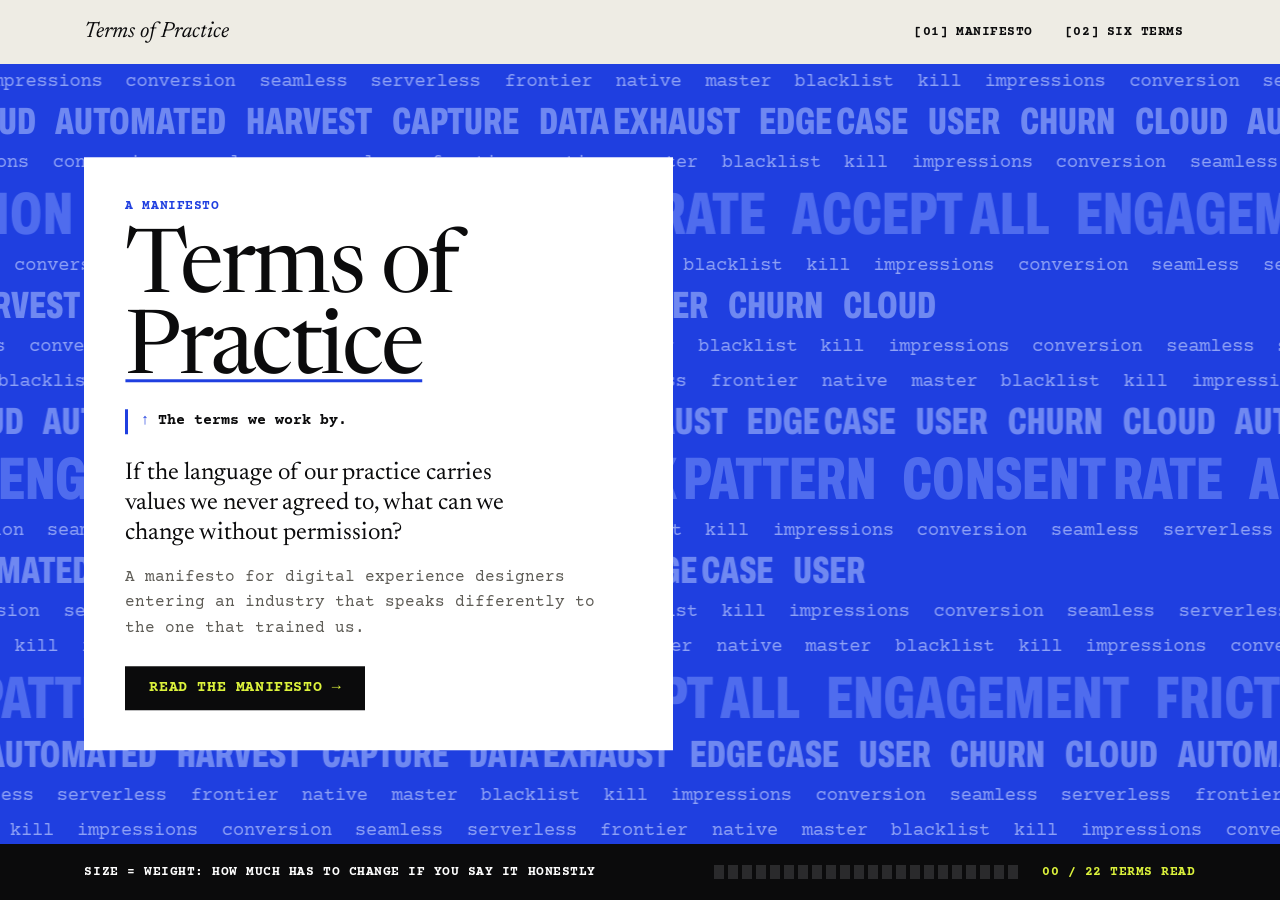
==== index.html @ 78e2cc0f "Build Terms of Practice static site Two-page manifesto site in HTML, CSS and vanilla JS for GitHub P" ====
<!doctype html>
<html lang="en-AU">
<head>
  <meta charset="utf-8">
  <meta name="viewport" content="width=device-width, initial-scale=1, viewport-fit=cover">
  <title>Terms of Practice</title>
  <meta name="description" content="A manifesto for digital experience designers entering an industry that speaks differently to the one that trained us.">
  <meta name="theme-color" content="#1F3FE0">
  <meta property="og:title" content="Terms of Practice">
  <meta property="og:description" content="A manifesto for digital experience designers entering an industry that speaks differently to the one that trained us.">
  <link rel="icon" href="data:image/svg+xml,%3Csvg xmlns='http://www.w3.org/2000/svg' viewBox='0 0 32 32'%3E%3Crect width='32' height='32' fill='%231F3FE0'/%3E%3Crect x='6' y='15' width='20' height='3' fill='%23DCF23C'/%3E%3C/svg%3E">
  <link rel="preconnect" href="https://fonts.googleapis.com">
  <link rel="preconnect" href="https://fonts.gstatic.com" crossorigin>
  <link href="https://fonts.googleapis.com/css2?family=Archivo:wdth,wght@62..125,800&family=Courier+Prime:ital,wght@0,400;0,700;1,400&family=Newsreader:ital,opsz,wght@0,6..72,400..600;1,6..72,400..600&display=swap" rel="stylesheet">
  <link rel="stylesheet" href="css/tokens.css">
  <link rel="stylesheet" href="css/base.css">
  <link rel="stylesheet" href="css/landing.css">
</head>
<body class="landing">
  <a class="skip" href="#sheet">Skip to the introduction</a>

  <header class="lnav">
    <a class="lnav-mark" href="index.html" aria-label="Terms of Practice, home">Terms of Practice</a>
    <nav class="lnav-links" aria-label="Primary">
      <a href="manifesto.html" data-cur="go"><span aria-hidden="true">[01]</span> Manifesto</a>
      <a href="manifesto.html#s04" data-cur="go"><span aria-hidden="true">[02]</span> Six terms</a>
    </nav>
  </header>

  <main class="stage">
    <section class="field on-blue" id="field" aria-labelledby="field-label">
      <h2 class="sr-only" id="field-label">Industry words. Select a word to read what it replaced and why it is here.</h2>
      <div class="rows" id="rows"></div>
    </section>

    <article class="sheet" id="sheet" tabindex="-1" aria-labelledby="title">
      <p class="label sheet-eyebrow">A manifesto</p>
      <h1 class="sheet-title serif" id="title">
        <span class="sr-only">Terms of Practice</span>
        <span class="rt" id="rt" aria-hidden="true">
          <span class="rt-line">Terms of</span>
          <span class="rt-line"><span class="rt-word">Practice</span><span class="rt-caret"></span></span>
          <span class="rt-note sheet-note"><span class="sheet-note-arrow">↑</span> <span class="rt-note-text">The terms we work by.</span></span>
        </span>
      </h1>
      <p class="sheet-q serif">If the language of our practice carries values we never agreed to, what can we change without permission?</p>
      <p class="sheet-deck">A manifesto for digital experience designers entering an industry that speaks differently to the one that trained us.</p>
      <a class="btn btn-ink sheet-cta" href="manifesto.html" data-cur="go">Read the manifesto →</a>
    </article>
  </main>

  <div class="counter on-ink" role="region" aria-label="Terms read">
    <p class="counter-label label">Size = weight: how much has to change if you say it honestly</p>
    <ol class="counter-cells" id="cells" aria-hidden="true"></ol>
    <p class="counter-count label" aria-live="polite"><span id="count">00</span> / <span id="total">22</span> terms read</p>
  </div>

  <div class="wpop" id="wpop" role="dialog" aria-modal="false" aria-labelledby="wpop-term" hidden>
    <div class="wpop-bar">
      <a class="wpop-link" id="wpop-link" href="manifesto.html" data-cur="go"></a>
      <button class="wpop-x" id="wpop-x" type="button" aria-label="Close" data-cur="go">[×]</button>
    </div>
    <div class="wpop-body">
      <p class="label wpop-kind" id="wpop-kind">Industry term</p>
      <p class="wpop-term"><span class="wpop-term-w" id="wpop-term"></span></p>
      <p class="wpop-rep serif"><span class="hl" id="wpop-rep"></span></p>
      <p class="label wpop-h">Why it’s here</p>
      <p class="wpop-why" id="wpop-why"></p>
      <div class="wpop-weight">
        <span class="label">Weight</span>
        <span class="wpop-cells" id="wpop-cells" aria-hidden="true"><i></i><i></i><i></i><i></i><i></i></span>
        <span class="label" id="wpop-wn">5 / 5</span>
      </div>
      <p class="wpop-honest"><span class="label">Said honestly:</span> <span id="wpop-honest"></span></p>
      <p class="wpop-src">Source: <a id="wpop-src" href="#" target="_blank" rel="noopener" data-cur="ext"></a></p>
    </div>
  </div>

  <noscript><p class="noscript">The word field needs JavaScript. <a href="manifesto.html">Read the manifesto</a>.</p></noscript>

  <script src="js/common.js"></script>
  <script src="js/landing.js"></script>
</body>
</html>
---- css/tokens.css ----
/* Terms of Practice — design tokens
   Solid fills only. Never opacity to make a colour. */
:root {
  /* colour */
  --ink: #0B0B0C;          /* text, rules, redaction, closing field */
  --paper: #EEECE4;        /* page ground */
  --sheet: #FFFFFF;        /* raised documents and cards */
  --scan: #D6D2C4;         /* second surface, table rows */
  --graphite: #5E5C56;     /* secondary text, struck terms */
  --signal: #1F3FE0;       /* flags, full-bleed fields, links */
  --signal-field: #8FA2F5; /* unread words, mono rows */
  --signal-mid: #6F88F1;   /* unread words, weight 4 rows */
  --signal-deep: #4F6CEE;  /* unread words, weight 5 rows */
  --ink-2: #2A2A2C;        /* empty counter cells */
  --highlighter: #DCF23C;  /* restored language, hover and active */
  --white: #FFFFFF;

  /* type */
  --serif: "Newsreader", "Iowan Old Style", Georgia, serif;
  --mono: "Courier Prime", "Courier New", Courier, monospace;
  --cond: "Archivo", "Arial Narrow", sans-serif;

  --fs-banner: clamp(96px, 14vw, 220px);
  --fs-display: clamp(56px, 9vw, 144px);
  --fs-title: clamp(64px, 11.4vw, 164px);
  --fs-head: clamp(48px, 6.6vw, 96px);
  --fs-statement: clamp(36px, 5.8vw, 84px);
  --fs-h2: 56px;
  --fs-pull: clamp(34px, 3vw, 44px);
  --fs-body: clamp(19px, 1.45vw, 21px);
  --fs-label: 13px;

  /* layout */
  --margin: clamp(20px, 6.6vw, 96px);
  --gutter: 16px;
  --s1: 4px; --s2: 8px; --s3: 12px; --s4: 16px; --s5: 24px;
  --s6: 32px; --s7: 48px; --s8: 64px; --s9: 96px; --s10: 128px;
  --section-gap: clamp(96px, 9vw, 128px);

  /* motion */
  --strike: 350ms;
  --pop: 180ms;
  --ease: cubic-bezier(.2, .7, .2, 1);

  --header: 84px;
}
---- css/base.css ----
/* Terms of Practice — shared base */
*, *::before, *::after { box-sizing: border-box; }
* { border-radius: 0; }

html {
  -webkit-text-size-adjust: 100%;
  text-size-adjust: 100%;
  scroll-behavior: smooth;
}
@media (prefers-reduced-motion: reduce) { html { scroll-behavior: auto; } }

body {
  margin: 0;
  background: var(--paper);
  color: var(--ink);
  font-family: var(--mono);
  font-size: var(--fs-body);
  line-height: 1.7;
  -webkit-font-smoothing: antialiased;
  text-rendering: optimizeLegibility;
  overflow-x: hidden;
}

h1, h2, h3, h4, p, ul, ol, figure, blockquote { margin: 0; }
ul, ol { padding: 0; list-style: none; }
img, svg { display: block; max-width: 100%; }
button { font: inherit; color: inherit; background: none; border: 0; padding: 0; cursor: pointer; text-align: inherit; }
a { color: inherit; }
s { text-decoration: none; }

.sr-only {
  position: absolute !important; width: 1px; height: 1px; padding: 0; margin: -1px;
  overflow: hidden; clip: rect(0 0 0 0); white-space: nowrap; border: 0;
}

.skip {
  position: fixed; left: var(--s4); top: var(--s4); z-index: 1000;
  background: var(--highlighter); color: var(--ink); padding: var(--s3) var(--s4);
  font: 700 var(--fs-label)/1.3 var(--mono); text-transform: uppercase; letter-spacing: .04em;
  transform: translateY(-200%);
}
.skip:focus { transform: none; }

/* focus: signal ring, highlighter inside blue and ink surfaces */
:focus { outline: none; }
:focus-visible { outline: 3px solid var(--signal); outline-offset: 3px; }
.on-blue :focus-visible, .on-ink :focus-visible { outline-color: var(--highlighter); }

/* ---------- type roles ---------- */
.label {
  font: 700 var(--fs-label)/1.3 var(--mono);
  text-transform: uppercase;
  letter-spacing: .04em;
}
.serif { font-family: var(--serif); font-optical-sizing: auto; }
.banner {
  font-family: var(--cond);
  font-stretch: 62%;
  font-variation-settings: "wdth" 62;
  font-weight: 800;
  text-transform: uppercase;
  font-size: var(--fs-banner);
  line-height: .84;
  letter-spacing: -.005em;
}
.cond {
  font-family: var(--cond);
  font-stretch: 62%;
  font-variation-settings: "wdth" 62;
  font-weight: 800;
  text-transform: uppercase;
}
.pull {
  font-family: var(--serif);
  font-style: italic;
  font-size: var(--fs-pull);
  line-height: 1.2;
  font-weight: 400;
}
.body-copy p { max-width: 68ch; }
.body-copy p + p { margin-top: 1.1em; }

/* ---------- marks ---------- */
.hl { background: var(--highlighter); color: var(--ink); box-decoration-break: clone; -webkit-box-decoration-break: clone; }
.strike { position: relative; color: var(--graphite); }
.strike::after {
  content: ""; position: absolute; left: -.05em; right: -.05em; top: 52%;
  height: 2px; background: var(--ink);
}

/* button primitives */
.btn {
  display: inline-flex; align-items: center; gap: var(--s2);
  min-height: 44px; padding: var(--s3) var(--s5);
  font: 700 15px/1.2 var(--mono); text-transform: uppercase; letter-spacing: .04em;
  text-decoration: none;
  transition: background-color 160ms, color 160ms;
}
.btn-ink { background: var(--ink); color: var(--highlighter); }
.btn-ink:hover { background: var(--highlighter); color: var(--ink); }
.btn-hl { background: var(--highlighter); color: var(--ink); }
.btn-hl:hover { background: var(--white); }
.btn-outline { box-shadow: inset 0 0 0 2px currentColor; }
.btn-outline:hover { background: var(--highlighter); color: var(--ink); box-shadow: inset 0 0 0 2px var(--highlighter); }

/* ---------- custom caret cursor (fine pointers only) ---------- */
.cursor { position: fixed; left: 0; top: 0; z-index: 2000; pointer-events: none; display: none; }
html.cursor-on .cursor { display: block; }
html.cursor-on, html.cursor-on * { cursor: none !important; }
html.cursor-on input, html.cursor-on textarea { cursor: text !important; }
.cursor-caret {
  position: absolute; left: -1px; top: -11px; width: 3px; height: 22px;
  background: var(--cur, var(--ink));
  animation: caret-blink 1.06s steps(2, jump-none) infinite;
}
.cursor.is-act .cursor-caret { animation: none; }
.cursor-badge {
  position: absolute; left: 7px; top: -19px; width: 16px; height: 16px;
  display: none; place-items: center;
  background: var(--cur, var(--ink)); color: var(--cur-inv, var(--white));
  font: 700 11px/1 var(--mono);
}
.cursor.is-act .cursor-badge { display: grid; }
.cursor.is-out { visibility: hidden; }
@keyframes caret-blink { 0% { opacity: 1; } 100% { opacity: 0; } }

/* ---------- retitling headline ---------- */
.rt { position: relative; }
.rt-line { display: block; white-space: nowrap; }
.rt-word {
  text-decoration: underline;
  text-decoration-color: var(--signal);
  text-decoration-thickness: .035em;
  text-underline-offset: .07em;
  text-decoration-skip-ink: none;
}
.rt-word.is-sel { background: var(--signal); color: var(--white); text-decoration-color: transparent; }
.rt-word.is-typing { text-decoration-color: transparent; }
.rt-caret { display: inline-block; width: 0; height: 0; position: relative; vertical-align: baseline; }
.rt-caret::after {
  content: ""; position: absolute; left: .03em; bottom: -.14em; width: .045em; height: .92em;
  background: currentColor; visibility: hidden;
}
.rt.is-busy .rt-caret::after { visibility: visible; animation: caret-blink 1.06s steps(2, jump-none) infinite; }
.rt.is-busy.is-moving .rt-caret::after { animation: none; }
.on-blue .rt-word { text-decoration-color: var(--highlighter); }
.on-blue .rt-word.is-sel { background: var(--highlighter); color: var(--ink); }
.rt-note { transition: visibility 0s; }
.rt.is-busy .rt-note { visibility: hidden; }

/* rise-in */
.rise { transform: translateY(18px); opacity: 0; }
.rise.in { transform: none; opacity: 1; transition: transform 600ms var(--ease), opacity 600ms var(--ease); transition-delay: calc(var(--i, 0) * var(--stagger, 80ms)); }

@media (prefers-reduced-motion: reduce) {
  *, *::before, *::after { animation-duration: 0s !important; animation-iteration-count: 1 !important; transition-duration: 0s !important; transition-delay: 0s !important; }
  .rise { transform: none; opacity: 1; }
  .cursor-caret { animation: none; }
}
---- css/landing.css ----
/* Terms of Practice — landing: word field, sheet, counter bar */

body.landing {
  --nav: 64px;
  --bar: 56px;
  min-height: 100vh;
  min-height: 100dvh;
  display: grid;
  grid-template-rows: var(--nav) 1fr auto;
  grid-template-columns: minmax(0, 1fr);
  background: var(--signal);
}
@media (min-width: 860px) {
  body.landing { height: 100vh; height: 100dvh; overflow: hidden; }
}

/* ---------- nav ---------- */
.lnav {
  position: relative; z-index: 5;
  display: flex; align-items: center; justify-content: space-between; gap: var(--s4);
  padding: 0 var(--margin);
  background: var(--paper);
}
.lnav-mark {
  font: italic 400 22px/1 var(--serif);
  text-decoration: none;
  white-space: nowrap;
}
.lnav-links { display: flex; gap: var(--s2); }
.lnav-links a {
  display: inline-flex; align-items: center; gap: .6em; min-height: 44px; padding: 0 var(--s3);
  font: 700 var(--fs-label)/1.3 var(--mono); text-transform: uppercase; letter-spacing: .04em;
  text-decoration: none;
}
.lnav-links a:hover { background: var(--highlighter); }
.lnav-links a { white-space: nowrap; }
@media (max-width: 480px) {
  .lnav { gap: var(--s2); }
  .lnav-mark { font-size: 19px; }
  .lnav-links { gap: 0; }
  .lnav-links a { padding: 0 var(--s2); }
  .lnav-links a > span { display: none; }
}

/* ---------- stage ---------- */
.stage { position: relative; min-height: 0; min-width: 0; }

/* ---------- word field ---------- */
.field { position: absolute; inset: 0; overflow: hidden; background: var(--signal); }
.rows { display: flex; flex-direction: column; }
.row { position: relative; height: var(--h); overflow: visible; display: flex; }
.row:has(.w:hover), .row:has(.w:focus-visible) { z-index: 3; }
.track { display: flex; flex: none; white-space: nowrap; will-change: transform; }

.row-m { --h: 35px; --c: var(--signal-field); }
.row-b { --h: 46px; --c: var(--signal-mid); }
.row-c { --h: 68px; --c: var(--signal-deep); }

.w {
  position: relative;
  display: inline-flex; align-items: center;
  height: var(--h);
  color: var(--c);
  white-space: nowrap;
  transition: background-color 120ms, color 120ms;
}
.row-m .w { font: 400 19px/1 var(--mono); padding: 0 .62em; }
.row-b .w, .row-c .w {
  font-family: var(--cond); font-stretch: 62%; font-variation-settings: "wdth" 62; font-weight: 800;
  text-transform: uppercase; line-height: 1; letter-spacing: 0;
}
.row-b .w { font-size: 38px; padding: 0 .26em; }
.row-c .w { font-size: 60px; padding: 0 .22em; }

.w-t { position: relative; }
.w-t::after {
  content: ""; position: absolute; left: -.06em; right: -.06em; top: 50%;
  height: 3px; margin-top: -1px; background: var(--ink);
  transform: scaleX(0); transform-origin: left center;
  transition: transform var(--strike) var(--ease);
}
.row-c .w-t::after { height: 5px; margin-top: -3px; }
.row-b .w-t::after { height: 4px; margin-top: -2px; }

.w-n {
  position: absolute; left: 100%; top: 50%; z-index: 2;
  transform: translate(-4px, -50%);
  display: none;
  padding: 3px 5px;
  background: var(--ink); color: var(--highlighter);
  font: 700 12px/1 var(--mono); letter-spacing: .04em; text-transform: none;
}

.w.is-read { color: var(--white); }
.w.is-read .w-t::after { transform: scaleX(1); }
.w.is-renamed.is-read .w-t::after { background: var(--highlighter); }

.w:hover { background: var(--highlighter); color: var(--ink); }
.w:hover .w-n { display: block; }
.w:hover .w-t::after { background: var(--ink); }
.w:focus-visible { outline: none; background: var(--ink); color: var(--highlighter); }
.w:focus-visible .w-n { display: block; background: var(--highlighter); color: var(--ink); }
.w.is-open { background: var(--highlighter); color: var(--ink); }

/* ---------- sheet ---------- */
.sheet {
  position: absolute; z-index: 4;
  left: var(--margin); top: 50%;
  transform: translateY(-50%);
  width: min(46vw, 680px);
  padding: clamp(28px, 3.2vw, 48px);
  background: var(--sheet);
  outline: none;
}
.sheet-eyebrow { color: var(--signal); margin-bottom: var(--s4); }
.sheet-title {
  font-weight: 400;
  font-size: clamp(56px, 6.9vw, 112px);
  line-height: .92;
  letter-spacing: -.03em;
  font-variation-settings: "opsz" 72;
}
.sheet-title .rt { display: block; }
.sheet-title .rt-word { cursor: pointer; }
.sheet-note {
  display: block;
  margin-top: var(--s4);
  padding: 2px 0 2px var(--s3);
  border-left: 3px solid var(--signal);
  font: 700 15px/1.35 var(--mono);
  letter-spacing: 0;
  white-space: normal;
}
.sheet-note-arrow { color: var(--signal); }
.sheet-q {
  margin-top: var(--s5);
  font-size: clamp(22px, 1.9vw, 28px);
  line-height: 1.25;
  font-weight: 400;
  max-width: 30ch;
}
.sheet-deck { margin-top: var(--s4); font-size: 16px; line-height: 1.6; color: var(--graphite); max-width: 52ch; }
.sheet-cta { margin-top: var(--s5); }

@media (max-height: 760px) and (min-width: 860px) {
  .sheet-deck { display: none; }
  .sheet-q { margin-top: var(--s4); }
}

/* ---------- counter bar ---------- */
.counter {
  position: relative; z-index: 6;
  display: flex; align-items: center; gap: var(--s5);
  min-height: var(--bar);
  padding: var(--s3) var(--margin);
  background: var(--ink); color: var(--white);
}
.counter-label { flex: 0 1 auto; color: var(--white); }
.counter-cells { display: flex; gap: 4px; flex: none; margin-left: auto; }
.counter-cells li { width: 10px; height: 14px; background: var(--ink-2); transition: background-color 300ms; }
.counter-cells li.is-read { background: var(--highlighter); }
.counter-count { flex: none; color: var(--highlighter); white-space: nowrap; }

/* ---------- word popup ---------- */
.wpop {
  position: fixed; z-index: 40;
  width: 400px; max-width: calc(100vw - 32px);
  background: var(--sheet); color: var(--ink);
  transform-origin: top left;
}
.wpop[hidden] { display: none; }
.wpop.is-in { animation: pop-in var(--pop) var(--ease); }
@keyframes pop-in { from { transform: translateY(6px) scale(.98); } to { transform: none; } }

.wpop-bar {
  display: flex; align-items: stretch; justify-content: space-between;
  background: var(--ink); color: var(--white);
}
.wpop-link {
  flex: 1; display: flex; align-items: center; min-height: 44px; padding: var(--s2) var(--s4);
  font: 700 var(--fs-label)/1.3 var(--mono); text-transform: uppercase; letter-spacing: .04em;
  color: var(--highlighter); text-decoration: none;
}
.wpop-link:hover { background: var(--highlighter); color: var(--ink); }
.wpop-x { flex: none; min-width: 52px; min-height: 44px; font: 700 14px/1 var(--mono); color: var(--white); }
.wpop-x:hover { background: var(--highlighter); color: var(--ink); }

.wpop-body { padding: var(--s5) var(--s5) var(--s5); }
.wpop-kind { color: var(--signal); }
.wpop-term { margin-top: var(--s2); font: 400 22px/1.3 var(--mono); color: var(--graphite); }
.wpop-term-w { position: relative; }
.wpop-term-w::after {
  content: ""; position: absolute; left: -.05em; right: -.05em; top: 52%; height: 2px; background: var(--ink);
  transform: scaleX(0); transform-origin: left;
}
.wpop.is-in .wpop-term-w::after, .wpop.is-shown .wpop-term-w::after { transform: scaleX(1); transition: transform var(--strike) var(--ease) 150ms; }
.wpop.is-renamed .wpop-term-w::after { background: var(--signal); }
.wpop-rep { margin-top: var(--s2); font: italic 400 28px/1.22 var(--serif); min-height: 1.22em; }
.wpop-h { margin-top: var(--s5); }
.wpop-why { margin-top: var(--s1); font-size: 15px; line-height: 1.55; }
.wpop-weight { display: flex; align-items: center; gap: var(--s3); margin-top: var(--s4); }
.wpop-cells { display: flex; gap: 3px; }
.wpop-cells i { width: 18px; height: 12px; background: var(--scan); }
.wpop-cells i.on { background: var(--signal); }
.wpop-honest { margin-top: var(--s4); font-size: 15px; line-height: 1.55; }
.wpop-src { margin-top: var(--s4); padding-top: var(--s3); border-top: 1px solid var(--scan); font-size: 13px; line-height: 1.5; color: var(--graphite); }
.wpop-src a { color: var(--signal); text-underline-offset: 3px; }
.wpop-src a:hover { background: var(--highlighter); color: var(--ink); }

.noscript { position: fixed; inset: auto 0 0 0; z-index: 10; padding: var(--s4) var(--margin); background: var(--highlighter); font-size: 16px; }

/* ---------- narrow ---------- */
@media (max-width: 859.98px) {
  body.landing { display: block; }
  .lnav { height: var(--nav); }
  .stage { display: block; width: 100%; overflow: hidden; }
  .field { position: relative; inset: auto; width: 100%; height: 64vh; height: 64svh; }
  .sheet {
    position: relative; left: auto; top: auto; transform: none;
    width: auto; margin: -72px var(--margin) var(--s6);
  }
  .counter { position: sticky; bottom: 0; flex-wrap: wrap; gap: var(--s2) var(--s4); padding-top: var(--s3); padding-bottom: calc(var(--s3) + env(safe-area-inset-bottom)); }
  .counter-label { flex-basis: 100%; font-size: 11px; }
  .counter-cells { margin-left: 0; gap: 3px; }
  .counter-cells li { width: 8px; height: 12px; }
  .counter-count { margin-left: auto; }
  .wpop {
    left: 0 !important; right: 0; top: auto !important; bottom: 0;
    width: 100%; max-width: none; max-height: 82vh; overflow: auto;
    transform-origin: bottom center;
  }
  .wpop.is-in { animation-name: sheet-in; }
  @keyframes sheet-in { from { transform: translateY(40px); } to { transform: none; } }
}
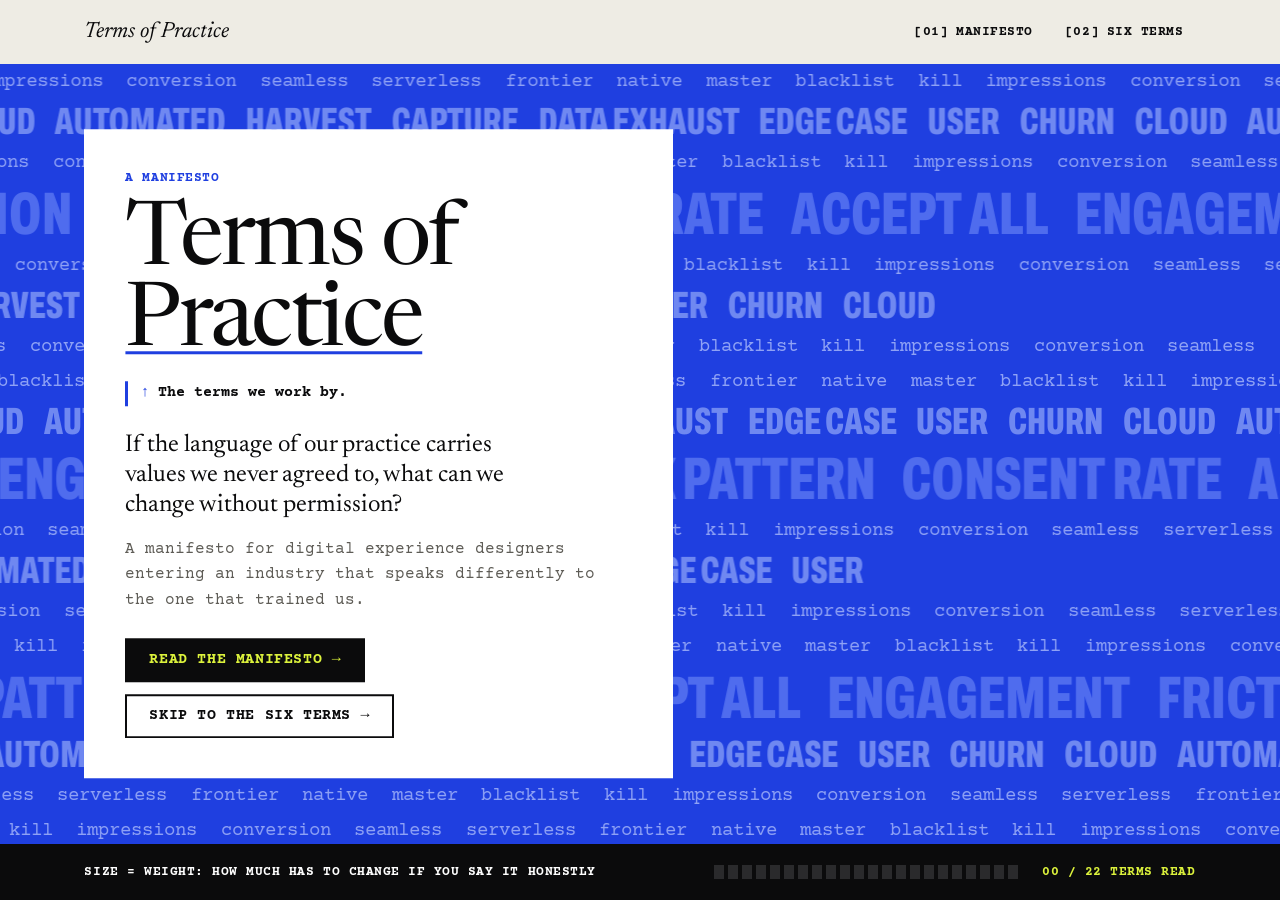
==== commit 6a6f9d06: "Add skip-to-six-terms button on landing sheet Secondary outline button beside the manifesto CTA, lin" ====
--- a/index.html
+++ b/index.html
@@ -45,7 +45,10 @@
       </h1>
       <p class="sheet-q serif">If the language of our practice carries values we never agreed to, what can we change without permission?</p>
       <p class="sheet-deck">A manifesto for digital experience designers entering an industry that speaks differently to the one that trained us.</p>
-      <a class="btn btn-ink sheet-cta" href="manifesto.html" data-cur="go">Read the manifesto →</a>
+      <div class="sheet-ctas">
+        <a class="btn btn-ink" href="manifesto.html" data-cur="go">Read the manifesto →</a>
+        <a class="btn btn-outline" href="manifesto.html#s04" data-cur="go">Skip to the six terms →</a>
+      </div>
     </article>
   </main>
 
--- a/css/landing.css
+++ b/css/landing.css
@@ -140,7 +140,7 @@
   max-width: 30ch;
 }
 .sheet-deck { margin-top: var(--s4); font-size: 16px; line-height: 1.6; color: var(--graphite); max-width: 52ch; }
-.sheet-cta { margin-top: var(--s5); }
+.sheet-ctas { display: flex; flex-wrap: wrap; gap: var(--s3); margin-top: var(--s5); }
 
 @media (max-height: 760px) and (min-width: 860px) {
   .sheet-deck { display: none; }
